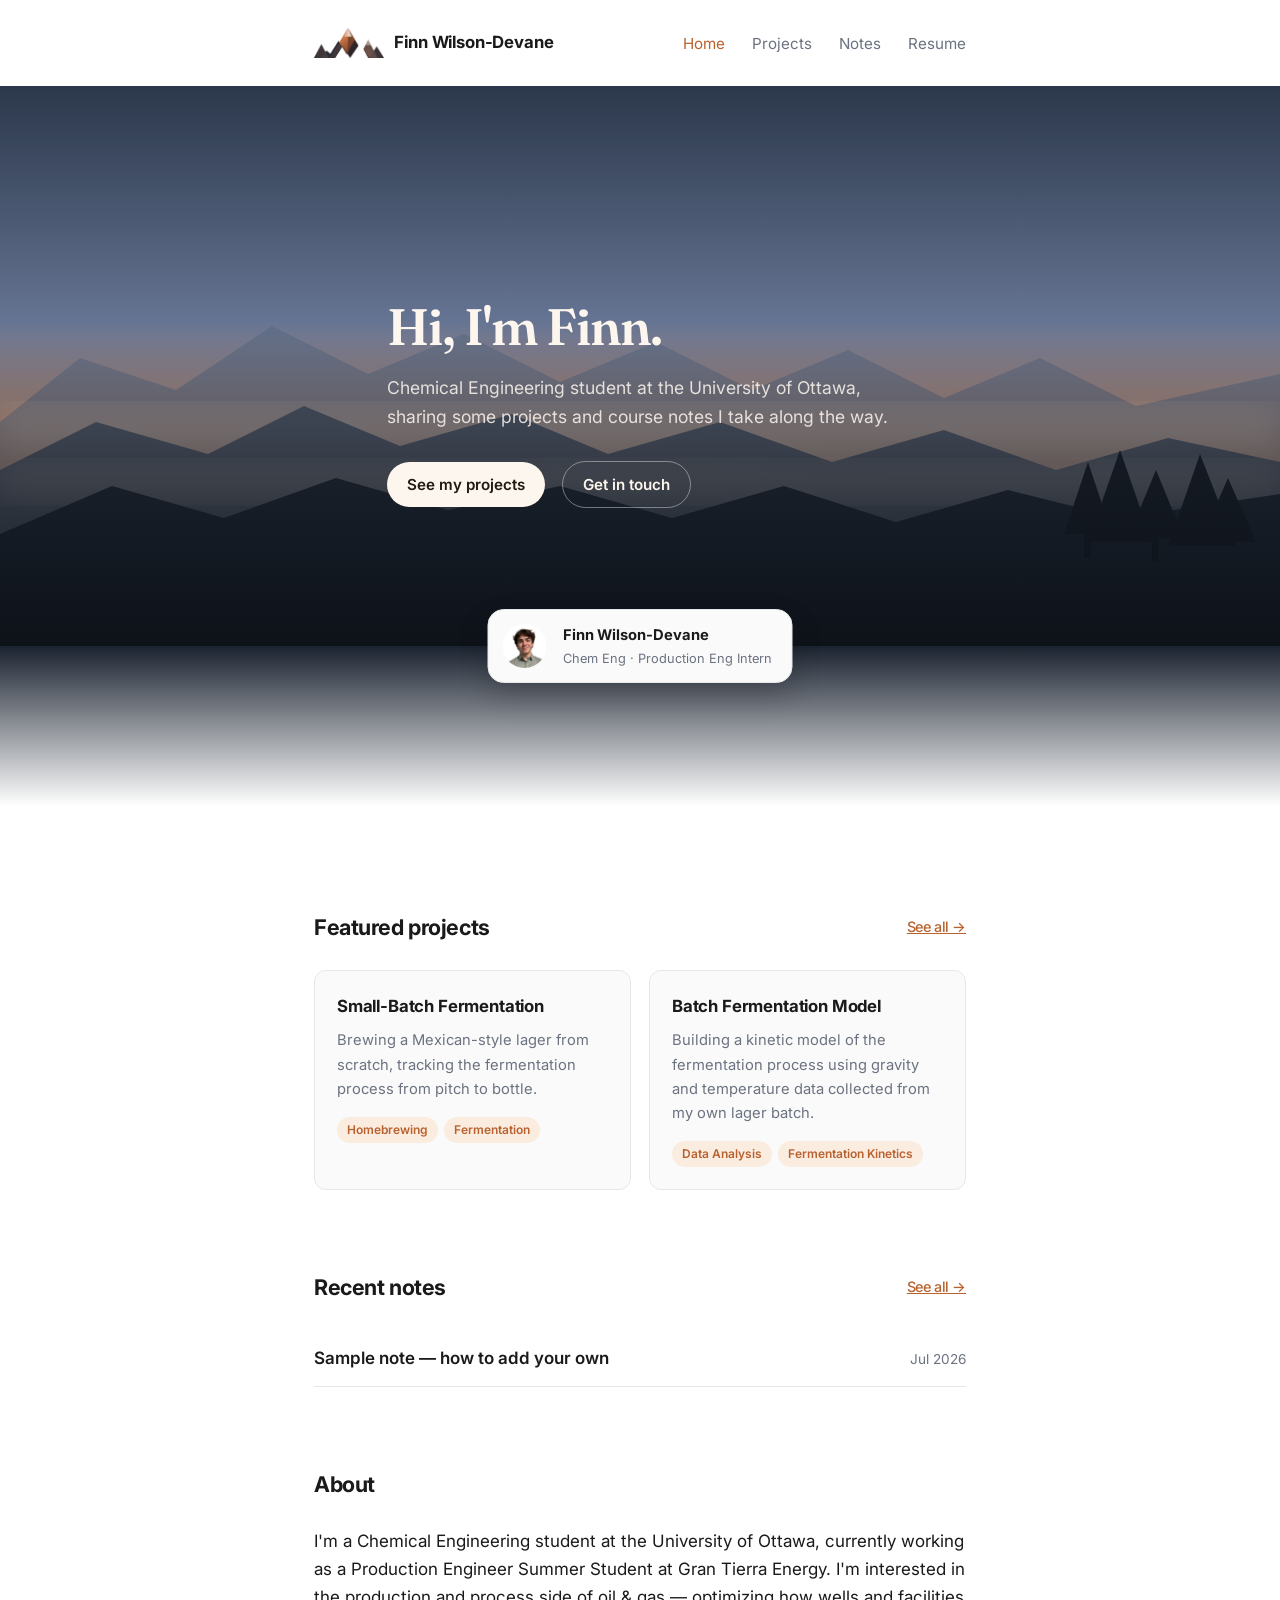
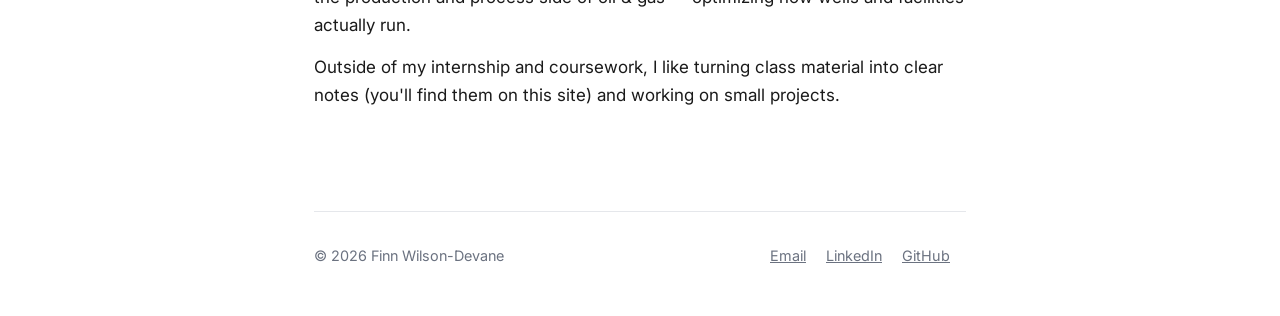
==== index.html @ ccccf58e "Rename homebrewing project, add fermentation model as Project 2 - 'Homebrewed Beer' -> 'Small-Batch " ====
<!DOCTYPE html>
<html lang="en">
<head>
  <meta charset="UTF-8">
  <meta name="viewport" content="width=device-width, initial-scale=1.0">
  <title>Finn Wilson-Devane</title>
  <meta name="description" content="Finn Wilson-Devane — Chemical Engineering student at the University of Ottawa, Production Engineer Summer Student at Gran Tierra Energy. Projects, class notes, and more.">

  <link rel="icon" href="assets/favicon.ico" sizes="any">
  <link rel="icon" type="image/png" sizes="32x32" href="assets/favicon-32x32.png">
  <link rel="icon" type="image/png" sizes="16x16" href="assets/favicon-16x16.png">
  <link rel="icon" type="image/png" sizes="192x192" href="assets/favicon-192x192.png">
  <link rel="apple-touch-icon" href="assets/apple-touch-icon.png">

  <!-- Open Graph / Twitter Card — controls the preview card when this link is shared -->
  <meta property="og:type" content="website">
  <meta property="og:url" content="https://finnwilsondevane.github.io/">
  <meta property="og:title" content="Finn Wilson-Devane">
  <meta property="og:description" content="Chemical Engineering student at the University of Ottawa, Production Engineer Summer Student at Gran Tierra Energy. Projects, class notes, and more.">
  <meta property="og:image" content="https://finnwilsondevane.github.io/assets/og-image.png">
  <meta property="og:image:width" content="1200">
  <meta property="og:image:height" content="630">
  <meta name="twitter:card" content="summary_large_image">
  <meta name="twitter:title" content="Finn Wilson-Devane">
  <meta name="twitter:description" content="Chemical Engineering student at the University of Ottawa, Production Engineer Summer Student at Gran Tierra Energy.">
  <meta name="twitter:image" content="https://finnwilsondevane.github.io/assets/og-image.png">

  <link rel="preconnect" href="https://fonts.googleapis.com">
  <link rel="preconnect" href="https://fonts.gstatic.com" crossorigin>
  <link href="https://fonts.googleapis.com/css2?family=Inter:wght@400;500;600;700;800&display=swap" rel="stylesheet">
  <link href="https://fonts.googleapis.com/css2?family=Fraunces:opsz,wght@9..144,500;9..144,600;9..144,700&display=swap" rel="stylesheet">
  <link rel="stylesheet" href="css/style.css">
</head>
<body>
  <div class="container">
    <nav>
      <a class="brand" href="index.html"><img src="assets/logo.png" alt="">Finn Wilson-Devane</a>
      <div class="links">
        <a href="index.html" class="active">Home</a>
        <a href="projects.html">Projects</a>
        <a href="notes.html">Notes</a>
        <a href="assets/resume.pdf" target="_blank" rel="noopener">Resume</a>
      </div>
    </nav>
  </div>

  <!-- ================= SCENIC HERO =================
       EDIT ME: headline/subtitle live below.

       PHOTO: to swap in a different photo, overwrite assets/photo.jpg with
       a new square (or square-ish) image — no other changes needed. -->
  <section class="hero-scenic">
    <div class="hero-bg-wrap">
      <svg class="hero-bg" viewBox="0 0 1600 700" preserveAspectRatio="xMidYMid slice" xmlns="http://www.w3.org/2000/svg" aria-hidden="true">
        <defs>
          <linearGradient id="sky" x1="0" y1="0" x2="0" y2="1">
            <stop offset="0%" stop-color="#2f3d52"/>
            <stop offset="42%" stop-color="#6b7a9a"/>
            <stop offset="68%" stop-color="#d99a72"/>
            <stop offset="100%" stop-color="#f6c99a"/>
          </linearGradient>
          <radialGradient id="sun" cx="50%" cy="100%" r="60%">
            <stop offset="0%" stop-color="#ffe3b3" stop-opacity="0.9"/>
            <stop offset="100%" stop-color="#ffe3b3" stop-opacity="0"/>
          </radialGradient>
          <filter id="soft"><feGaussianBlur stdDeviation="18"/></filter>
        </defs>

        <rect width="1600" height="700" fill="url(#sky)"/>
        <ellipse cx="820" cy="470" rx="480" ry="260" fill="url(#sun)"/>

        <path d="M0,420 L100,340 L220,380 L340,300 L460,360 L580,310 L700,370 L820,320 L940,380 L1060,330 L1180,390 L1300,340 L1420,400 L1600,360 L1600,700 L0,700 Z" fill="#5b6c86" opacity="0.55"/>
        <rect x="0" y="400" width="1600" height="60" fill="#f6e2c8" opacity="0.18" filter="url(#soft)"/>

        <path d="M0,480 L120,420 L260,460 L380,400 L500,450 L640,410 L760,460 L900,420 L1040,470 L1180,430 L1320,480 L1460,440 L1600,470 L1600,700 L0,700 Z" fill="#3d4a5e" opacity="0.8"/>
        <rect x="0" y="470" width="1600" height="50" fill="#f6e2c8" opacity="0.12" filter="url(#soft)"/>

        <path d="M0,560 L140,500 L280,540 L420,490 L560,530 L700,500 L840,540 L980,500 L1120,545 L1260,505 L1400,540 L1600,510 L1600,700 L0,700 Z" fill="#222b38"/>

        <g fill="#1a212b">
          <polygon points="1330,560 1360,470 1390,560"/>
          <polygon points="1360,570 1400,455 1440,570"/>
          <polygon points="1410,565 1445,480 1480,565"/>
          <polygon points="1460,575 1500,460 1545,575"/>
          <polygon points="1500,570 1535,490 1570,570"/>
          <rect x="1355" y="560" width="8" height="30"/>
          <rect x="1440" y="565" width="8" height="30"/>
        </g>
      </svg>

      <div class="hero-overlay"></div>
    </div>

    <div class="container hero-content">
      <h1 class="hero-serif-title">Hi, I'm Finn.</h1>
      <p class="hero-subtitle">
        Chemical Engineering student at the University of Ottawa, sharing some
        projects and course notes I take along the way.
      </p>
      <div class="cta-row hero-cta">
        <a class="btn btn-primary" href="projects.html">See my projects</a>
        <a class="btn btn-secondary" href="mailto:finnwilsondevane@gmail.com">Get in touch</a>
      </div>
    </div>

    <div class="hero-avatar-card">
      <img src="assets/photo.jpg" alt="Finn Wilson-Devane" class="avatar-img">
      <div>
        <strong>Finn Wilson-Devane</strong>
        <span>Chem Eng · Production Eng Intern</span>
      </div>
    </div>
  </section>

  <div class="hero-fade"></div>

  <div class="container post-hero">

    <!-- ================= FEATURED PROJECTS =================
         EDIT ME: swap these two cards for your real projects.
         Keep it to your 2 best — the full list lives on projects.html. -->
    <section>
      <h2 class="section-title">
        Featured projects
        <a class="see-all" href="projects.html">See all →</a>
      </h2>
      <div class="card-grid">

        <div class="card">
          <h3><a href="projects.html">Small-Batch Fermentation</a></h3>
          <p>Brewing a Mexican-style lager from scratch, tracking the fermentation process from pitch to bottle.</p>
          <div class="tags"><span>Homebrewing</span><span>Fermentation</span></div>
        </div>

        <div class="card">
          <h3><a href="projects.html">Batch Fermentation Model</a></h3>
          <p>Building a kinetic model of the fermentation process using gravity and temperature data collected from my own lager batch.</p>
          <div class="tags"><span>Data Analysis</span><span>Fermentation Kinetics</span></div>
        </div>

      </div>
    </section>

    <!-- ================= RECENT NOTES ================= -->
    <section>
      <h2 class="section-title">
        Recent notes
        <a class="see-all" href="notes.html">See all →</a>
      </h2>
      <ul class="note-list">
        <li>
          <a href="notes/sample-note.html">Sample note — how to add your own</a>
          <span class="date">Jul 2026</span>
        </li>
      </ul>
    </section>

    <!-- ================= ABOUT =================
         EDIT ME: 2–3 short paragraphs. What you study, what you're good
         at, what you're looking for. Write it like you'd say it out loud. -->
    <section class="about-block">
      <h2 class="section-title">About</h2>
      <p>
        I'm a Chemical Engineering student at the University of Ottawa,
        currently working as a Production Engineer Summer Student at Gran
        Tierra Energy. I'm interested in the production and process side of
        oil & gas — optimizing how wells and facilities actually run.
      </p>
      <p>
        Outside of my internship and coursework, I like turning class
        material into clear notes (you'll find them on this site) and working
        on small projects.
      </p>
    </section>

    <!-- ================= FOOTER =================
         EDIT ME: replace the LinkedIn and GitHub URLs with your own. -->
    <footer>
      <div>© 2026 Finn Wilson-Devane</div>
      <div>
        <a href="mailto:finnwilsondevane@gmail.com">Email</a>
        <a href="https://www.linkedin.com/in/finnwilsondevane">LinkedIn</a>
        <a href="https://github.com/finnwilsondevane">GitHub</a>
      </div>
    </footer>

  </div>
</body>
</html>
---- css/style.css ----
/* ============================================================
   Finn Wilson-Devane — personal site stylesheet
   Clean & minimal. Edit the variables below to re-theme.
   ============================================================ */

:root {
  --bg: #ffffff;
  --text: #1a1a1a;
  --text-muted: #6b7280;
  --accent: #b8622f;
  --accent-soft: #fbece0;
  --border: #e5e7eb;
  --card-bg: #fafafa;
  --max-width: 700px;
  --font-serif: "Fraunces", Georgia, "Times New Roman", serif;
}

@media (prefers-color-scheme: dark) {
  :root {
    --bg: #111214;
    --text: #ececec;
    --text-muted: #9ca3af;
    --accent: #e8a06b;
    --accent-soft: #2b2015;
    --border: #2a2c31;
    --card-bg: #191b1e;
  }
}

* { box-sizing: border-box; margin: 0; padding: 0; }

html { scroll-behavior: smooth; }

body {
  font-family: "Inter", -apple-system, BlinkMacSystemFont, "Segoe UI", Helvetica, Arial, sans-serif;
  background: var(--bg);
  color: var(--text);
  line-height: 1.65;
  font-size: 17px;
  -webkit-font-smoothing: antialiased;
}

.container {
  max-width: var(--max-width);
  margin: 0 auto;
  padding: 0 24px;
}

/* ---------- Navigation ---------- */
nav {
  padding: 28px 0;
  display: flex;
  align-items: center;
  justify-content: space-between;
}

nav .brand {
  display: flex;
  align-items: center;
  gap: 10px;
  font-weight: 700;
  text-decoration: none;
  color: var(--text);
  font-size: 1.05rem;
  letter-spacing: -0.01em;
}

nav .brand img {
  height: 30px;
  width: auto;
  display: block;
}

nav .links a {
  text-decoration: none;
  color: var(--text-muted);
  margin-left: 22px;
  font-size: 0.95rem;
  transition: color 0.15s ease;
}

nav .links a:hover,
nav .links a.active {
  color: var(--accent);
}

/* ---------- Hero (plain text header, used on Projects/Notes pages) ---------- */
.hero {
  padding: 72px 0 56px;
}

.hero h1 {
  font-size: 2.5rem;
  font-weight: 800;
  letter-spacing: -0.03em;
  line-height: 1.15;
  margin-bottom: 14px;
}

.hero h1 .wave { display: inline-block; }

.hero p.lede {
  font-size: 1.15rem;
  color: var(--text-muted);
  max-width: 56ch;
  margin-bottom: 28px;
}

.hero .cta-row a {
  display: inline-block;
  margin-right: 12px;
  margin-bottom: 10px;
}

/* ---------- Scenic hero (homepage only) ---------- */
.hero-scenic {
  position: relative;
  width: 100%;
  min-height: 560px;
  display: flex;
  flex-direction: column;
  justify-content: flex-end;
  color: #fdf6ee;
}

.hero-bg-wrap {
  position: absolute;
  inset: 0;
  overflow: hidden;
}

.hero-bg {
  position: absolute;
  inset: 0;
  width: 100%;
  height: 100%;
  display: block;
}

.hero-overlay {
  position: absolute;
  inset: 0;
  background: linear-gradient(180deg, rgba(10, 14, 20, 0.1) 0%, rgba(10, 14, 20, 0.05) 45%, rgba(10, 14, 20, 0.85) 100%);
}

/* Bridges the hero's dark tones into the page background so it fades
   instead of cutting straight to black/white. */
.hero-fade {
  width: 100%;
  height: 160px;
  background: linear-gradient(180deg, #1b2330 0%, var(--bg) 100%);
}

.hero-content {
  position: relative;
  z-index: 2;
  padding-top: 90px;
  padding-bottom: 88px;
}

.hero-badge {
  display: inline-flex;
  align-items: center;
  gap: 8px;
  background: rgba(10, 14, 20, 0.4);
  border: 1px solid rgba(255, 255, 255, 0.25);
  backdrop-filter: blur(6px);
  padding: 6px 14px;
  border-radius: 99px;
  font-size: 0.82rem;
  font-weight: 500;
  margin-bottom: 22px;
}

.hero-badge .dot {
  width: 6px;
  height: 6px;
  border-radius: 50%;
  background: #7fd8a4;
  flex-shrink: 0;
}

.hero-serif-title {
  font-family: var(--font-serif);
  font-size: 3.2rem;
  font-weight: 600;
  letter-spacing: -0.02em;
  line-height: 1.1;
  margin-bottom: 18px;
}

.hero-subtitle {
  font-size: 1.1rem;
  max-width: 46ch;
  color: rgba(253, 246, 238, 0.85);
  margin-bottom: 30px;
}

.hero-cta a {
  display: inline-block;
  margin-right: 12px;
  margin-bottom: 10px;
  border-radius: 99px;
}

.hero-cta .btn-primary {
  background: #fdf6ee;
  color: #201a12;
}

.hero-cta .btn-secondary {
  border-color: rgba(255, 255, 255, 0.4);
  color: #fdf6ee;
}

.hero-avatar-card {
  position: absolute;
  left: 50%;
  bottom: 0;
  transform: translate(-50%, 50%);
  z-index: 3;
  display: flex;
  align-items: center;
  gap: 14px;
  background: var(--card-bg);
  border: 1px solid var(--border);
  border-radius: 16px;
  padding: 12px 20px 12px 12px;
  box-shadow: 0 12px 30px rgba(0, 0, 0, 0.18);
  white-space: nowrap;
}

.hero-avatar-card .avatar-placeholder,
.hero-avatar-card .avatar-img {
  width: 48px;
  height: 48px;
  font-size: 1.1rem;
  border-width: 2px;
}

.hero-avatar-card strong {
  display: block;
  font-size: 0.92rem;
  color: var(--text);
}

.hero-avatar-card span {
  display: block;
  font-size: 0.8rem;
  color: var(--text-muted);
}

.post-hero { padding-top: 64px; }

/* ---------- Avatar ---------- */
.avatar-placeholder,
.avatar-img {
  width: 160px;
  height: 160px;
  border-radius: 50%;
  border: 4px solid var(--card-bg);
}

.avatar-placeholder {
  display: flex;
  align-items: center;
  justify-content: center;
  background: linear-gradient(135deg, var(--accent), #e8a06b);
  color: #fff;
  font-size: 2.4rem;
  font-weight: 800;
  letter-spacing: -0.02em;
}

.avatar-img {
  object-fit: cover;
  display: block;
}

/* ---------- Buttons & links ---------- */
.btn {
  padding: 10px 20px;
  border-radius: 8px;
  text-decoration: none;
  font-weight: 600;
  font-size: 0.95rem;
  transition: opacity 0.15s ease;
}

.btn-primary {
  background: var(--accent);
  color: #fff;
}

.btn-secondary {
  border: 1px solid var(--border);
  color: var(--text);
}

.btn:hover { opacity: 0.85; }

a { color: var(--accent); }

/* ---------- Sections ---------- */
section { padding: 40px 0; }

h2.section-title {
  font-size: 1.35rem;
  font-weight: 700;
  letter-spacing: -0.02em;
  margin-bottom: 24px;
}

h2.section-title .see-all {
  font-size: 0.9rem;
  font-weight: 500;
  float: right;
  margin-top: 5px;
}

/* ---------- Cards (projects & notes) ---------- */
.card-grid {
  display: grid;
  grid-template-columns: 1fr 1fr;
  gap: 18px;
}

.card {
  border: 1px solid var(--border);
  background: var(--card-bg);
  border-radius: 12px;
  padding: 22px;
  transition: border-color 0.15s ease, transform 0.15s ease;
}

.card:hover {
  border-color: var(--accent);
  transform: translateY(-2px);
}

.card h3 {
  font-size: 1.05rem;
  font-weight: 700;
  margin-bottom: 8px;
  letter-spacing: -0.01em;
}

.card h3 a {
  color: var(--text);
  text-decoration: none;
}

.card h3 a:hover { color: var(--accent); }

.card p {
  font-size: 0.92rem;
  color: var(--text-muted);
  margin-bottom: 12px;
}

.tags span {
  display: inline-block;
  background: var(--accent-soft);
  color: var(--accent);
  font-size: 0.75rem;
  font-weight: 600;
  padding: 3px 10px;
  border-radius: 99px;
  margin-right: 6px;
  margin-top: 4px;
}

/* ---------- Note list ---------- */
.note-list { list-style: none; }

.note-list li {
  display: flex;
  align-items: baseline;
  justify-content: space-between;
  gap: 16px;
  padding: 14px 0;
  border-bottom: 1px solid var(--border);
}

.note-list li a {
  text-decoration: none;
  color: var(--text);
  font-weight: 600;
}

.note-list li a:hover { color: var(--accent); }

.note-list li .date {
  color: var(--text-muted);
  font-size: 0.85rem;
  white-space: nowrap;
}

/* ---------- Article (note pages) ---------- */
article.note {
  padding: 48px 0;
}

article.note h1 {
  font-size: 1.9rem;
  font-weight: 800;
  letter-spacing: -0.02em;
  margin-bottom: 8px;
}

article.note .meta {
  color: var(--text-muted);
  font-size: 0.9rem;
  margin-bottom: 32px;
}

article.note h2 {
  font-size: 1.25rem;
  margin: 32px 0 12px;
  letter-spacing: -0.01em;
}

article.note p { margin-bottom: 16px; }

article.note ul, article.note ol {
  margin: 0 0 16px 24px;
}

article.note code {
  font-family: "SF Mono", ui-monospace, Menlo, monospace;
  font-size: 0.85em;
  background: var(--accent-soft);
  padding: 2px 6px;
  border-radius: 5px;
}

article.note pre {
  background: var(--card-bg);
  border: 1px solid var(--border);
  border-radius: 10px;
  padding: 16px;
  overflow-x: auto;
  margin-bottom: 16px;
}

article.note pre code {
  background: none;
  padding: 0;
}

article.note blockquote {
  border-left: 3px solid var(--accent);
  padding-left: 16px;
  color: var(--text-muted);
  margin-bottom: 16px;
}

/* ---------- About ---------- */
.about-block p { margin-bottom: 14px; }

/* ---------- Footer ---------- */
footer {
  border-top: 1px solid var(--border);
  margin-top: 48px;
  padding: 32px 0 48px;
  color: var(--text-muted);
  font-size: 0.9rem;
  display: flex;
  justify-content: space-between;
  flex-wrap: wrap;
  gap: 12px;
}

footer a {
  color: var(--text-muted);
  margin-right: 16px;
}

footer a:hover { color: var(--accent); }

/* ---------- Mobile ---------- */
@media (max-width: 600px) {
  .hero { padding: 48px 0 36px; }
  .hero h1 { font-size: 1.9rem; }
  .card-grid { grid-template-columns: 1fr; }
  nav .links a { margin-left: 14px; }

  .hero-scenic { min-height: 460px; }
  .hero-content { padding-top: 56px; padding-bottom: 68px; }
  .hero-serif-title { font-size: 2.2rem; }
  .hero-subtitle { font-size: 1rem; }
  .hero-avatar-card { padding: 10px 16px 10px 10px; gap: 10px; }
  .hero-avatar-card .avatar-placeholder,
  .hero-avatar-card .avatar-img { width: 40px; height: 40px; font-size: 0.95rem; }
  .hero-avatar-card strong { font-size: 0.85rem; }
  .hero-avatar-card span { font-size: 0.72rem; }
  .post-hero { padding-top: 56px; }
}
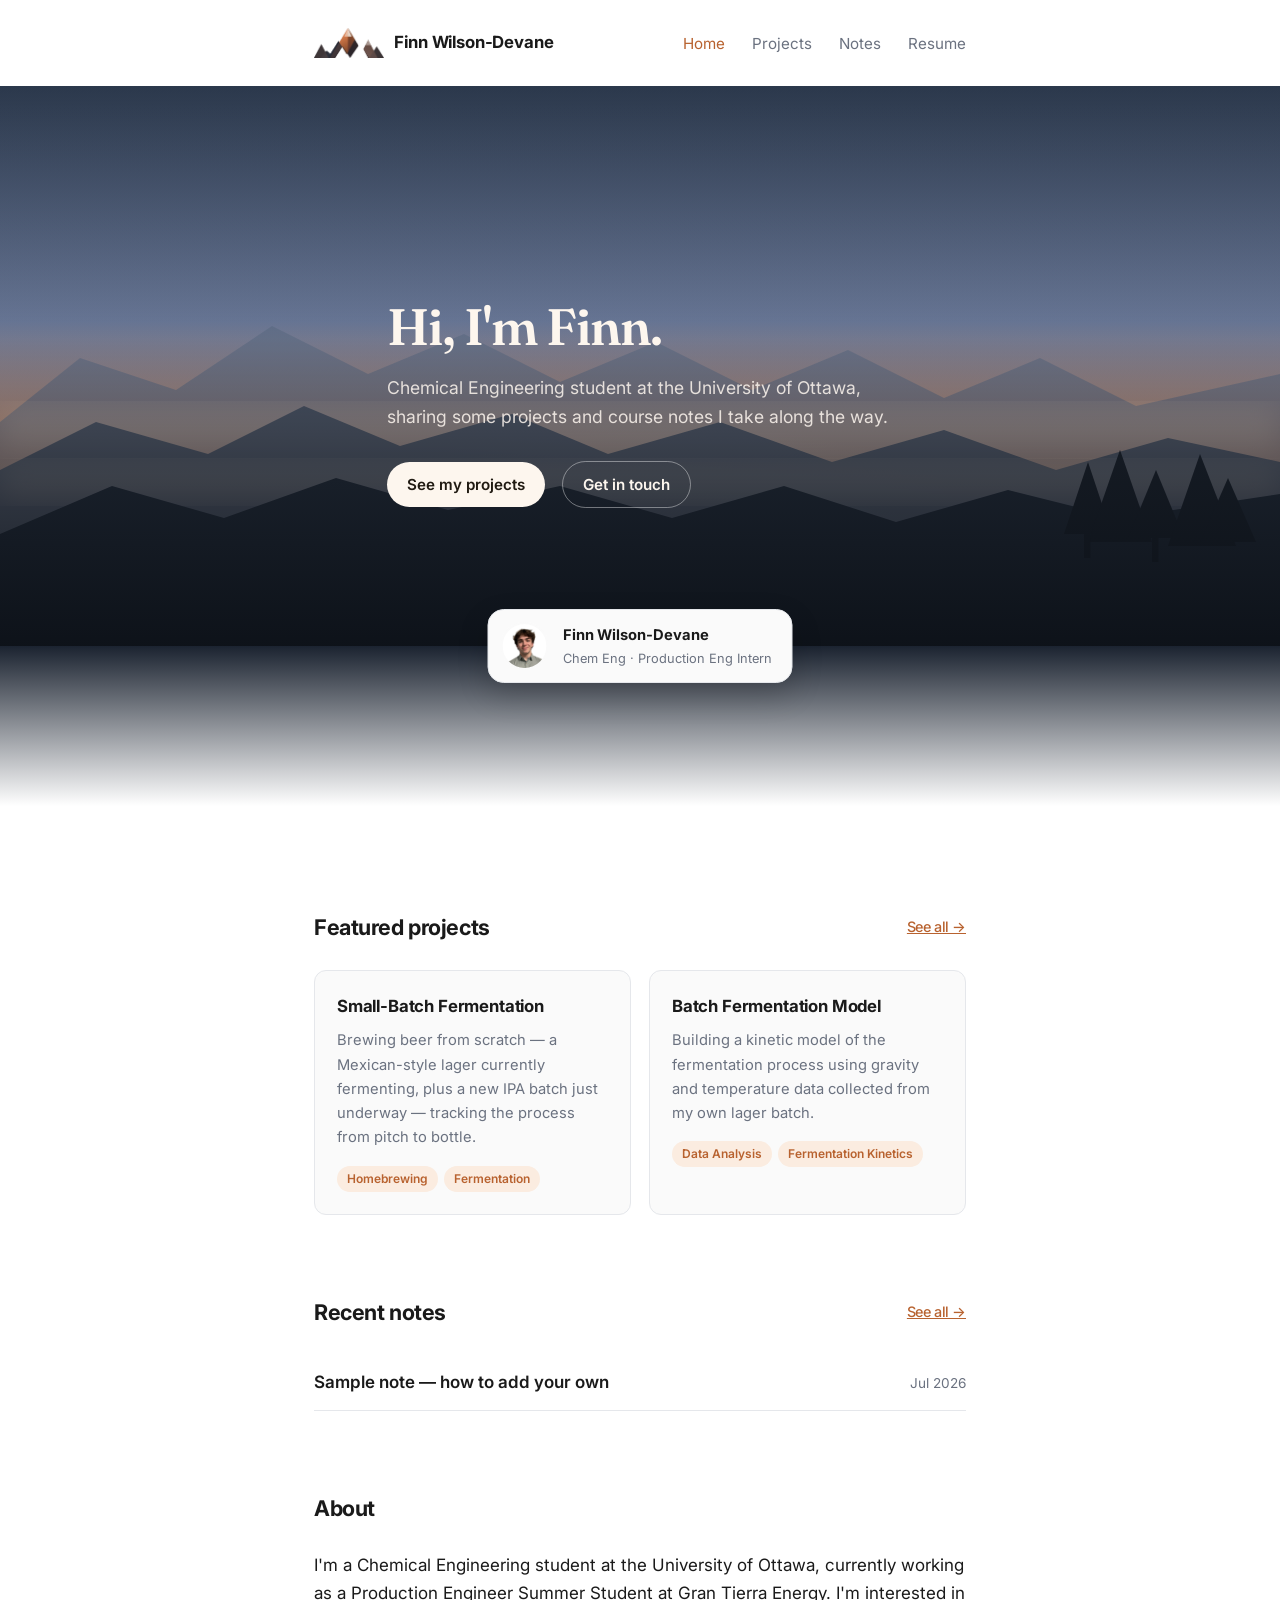
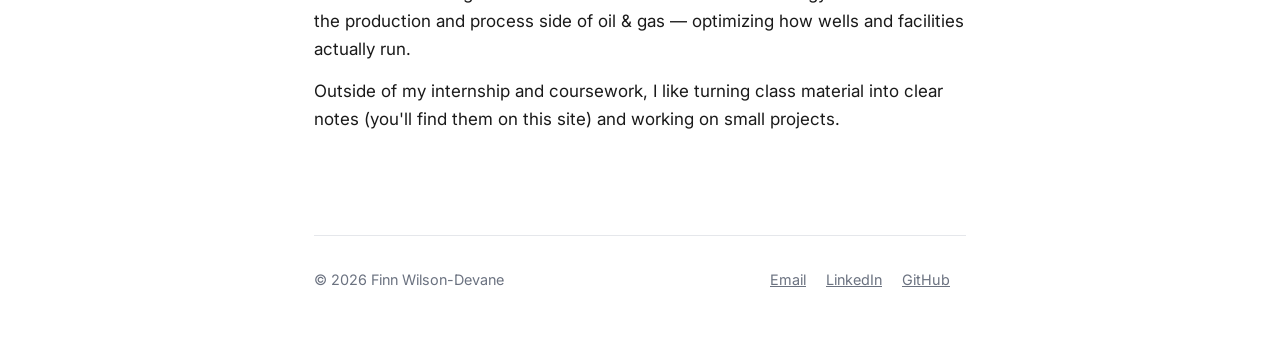
==== commit 93940996: "Mention new IPA batch in Small-Batch Fermentation project" ====
--- a/index.html
+++ b/index.html
@@ -128,7 +128,7 @@
 
         <div class="card">
           <h3><a href="projects.html">Small-Batch Fermentation</a></h3>
-          <p>Brewing a Mexican-style lager from scratch, tracking the fermentation process from pitch to bottle.</p>
+          <p>Brewing beer from scratch — a Mexican-style lager currently fermenting, plus a new IPA batch just underway — tracking the process from pitch to bottle.</p>
           <div class="tags"><span>Homebrewing</span><span>Fermentation</span></div>
         </div>
 
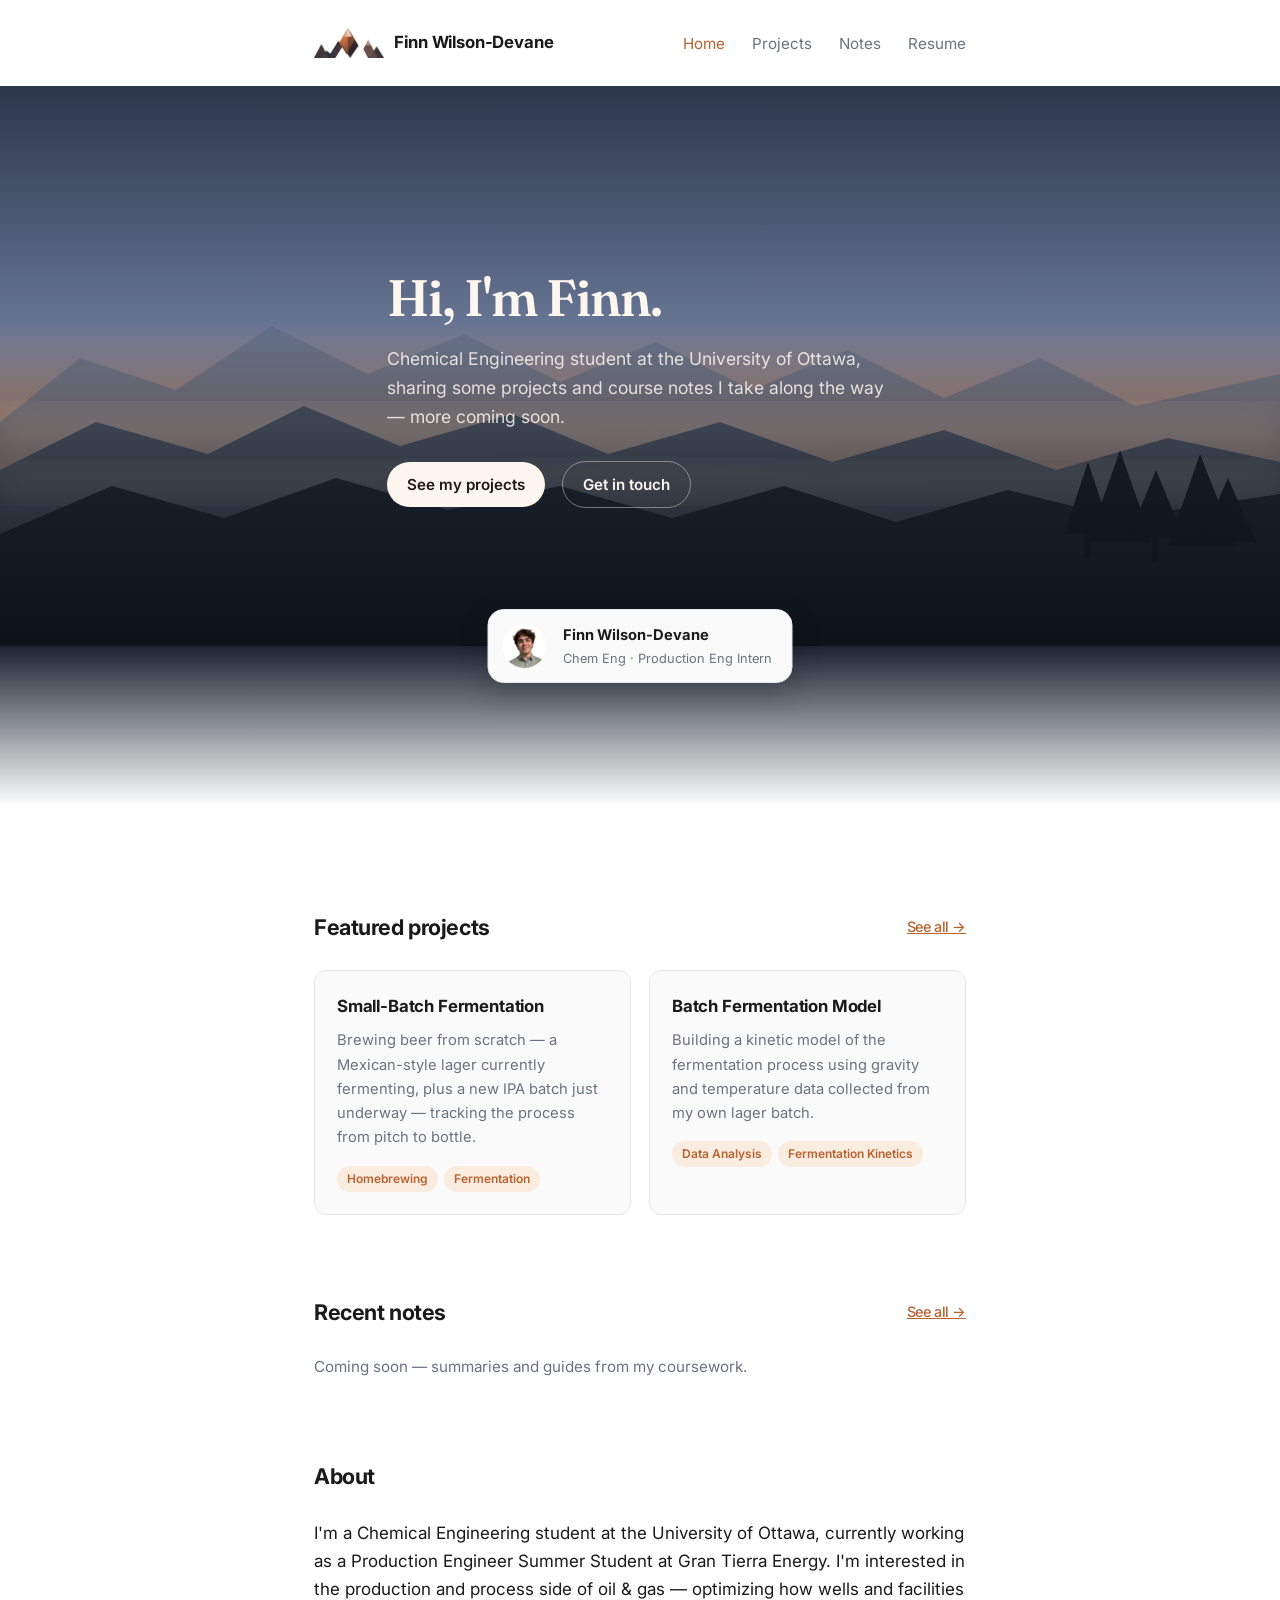
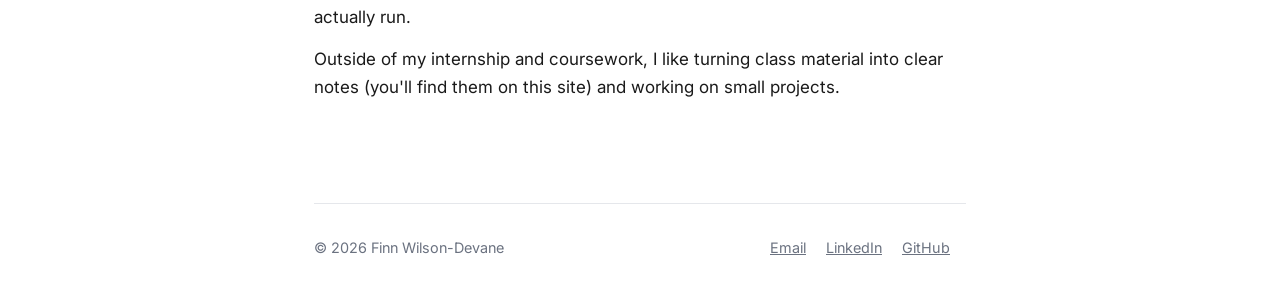
==== commit 69c5b629: "Remove sample note from view, add 'more coming soon' to hero - Recent notes / full Notes page now sh" ====
--- a/index.html
+++ b/index.html
@@ -95,7 +95,7 @@
       <h1 class="hero-serif-title">Hi, I'm Finn.</h1>
       <p class="hero-subtitle">
         Chemical Engineering student at the University of Ottawa, sharing some
-        projects and course notes I take along the way.
+        projects and course notes I take along the way — more coming soon.
       </p>
       <div class="cta-row hero-cta">
         <a class="btn btn-primary" href="projects.html">See my projects</a>
@@ -141,18 +141,15 @@
       </div>
     </section>
 
-    <!-- ================= RECENT NOTES ================= -->
+    <!-- ================= RECENT NOTES =================
+         EDIT ME: once you publish a real note, replace the <p class="empty-state">
+         below with a <ul class="note-list"> — see notes.html for the markup. -->
     <section>
       <h2 class="section-title">
         Recent notes
         <a class="see-all" href="notes.html">See all →</a>
       </h2>
-      <ul class="note-list">
-        <li>
-          <a href="notes/sample-note.html">Sample note — how to add your own</a>
-          <span class="date">Jul 2026</span>
-        </li>
-      </ul>
+      <p class="empty-state">Coming soon — summaries and guides from my coursework.</p>
     </section>
 
     <!-- ================= ABOUT =================
--- a/css/style.css
+++ b/css/style.css
@@ -390,6 +390,11 @@
 
 .note-list li a:hover { color: var(--accent); }
 
+.empty-state {
+  color: var(--text-muted);
+  font-size: 0.95rem;
+}
+
 .note-list li .date {
   color: var(--text-muted);
   font-size: 0.85rem;
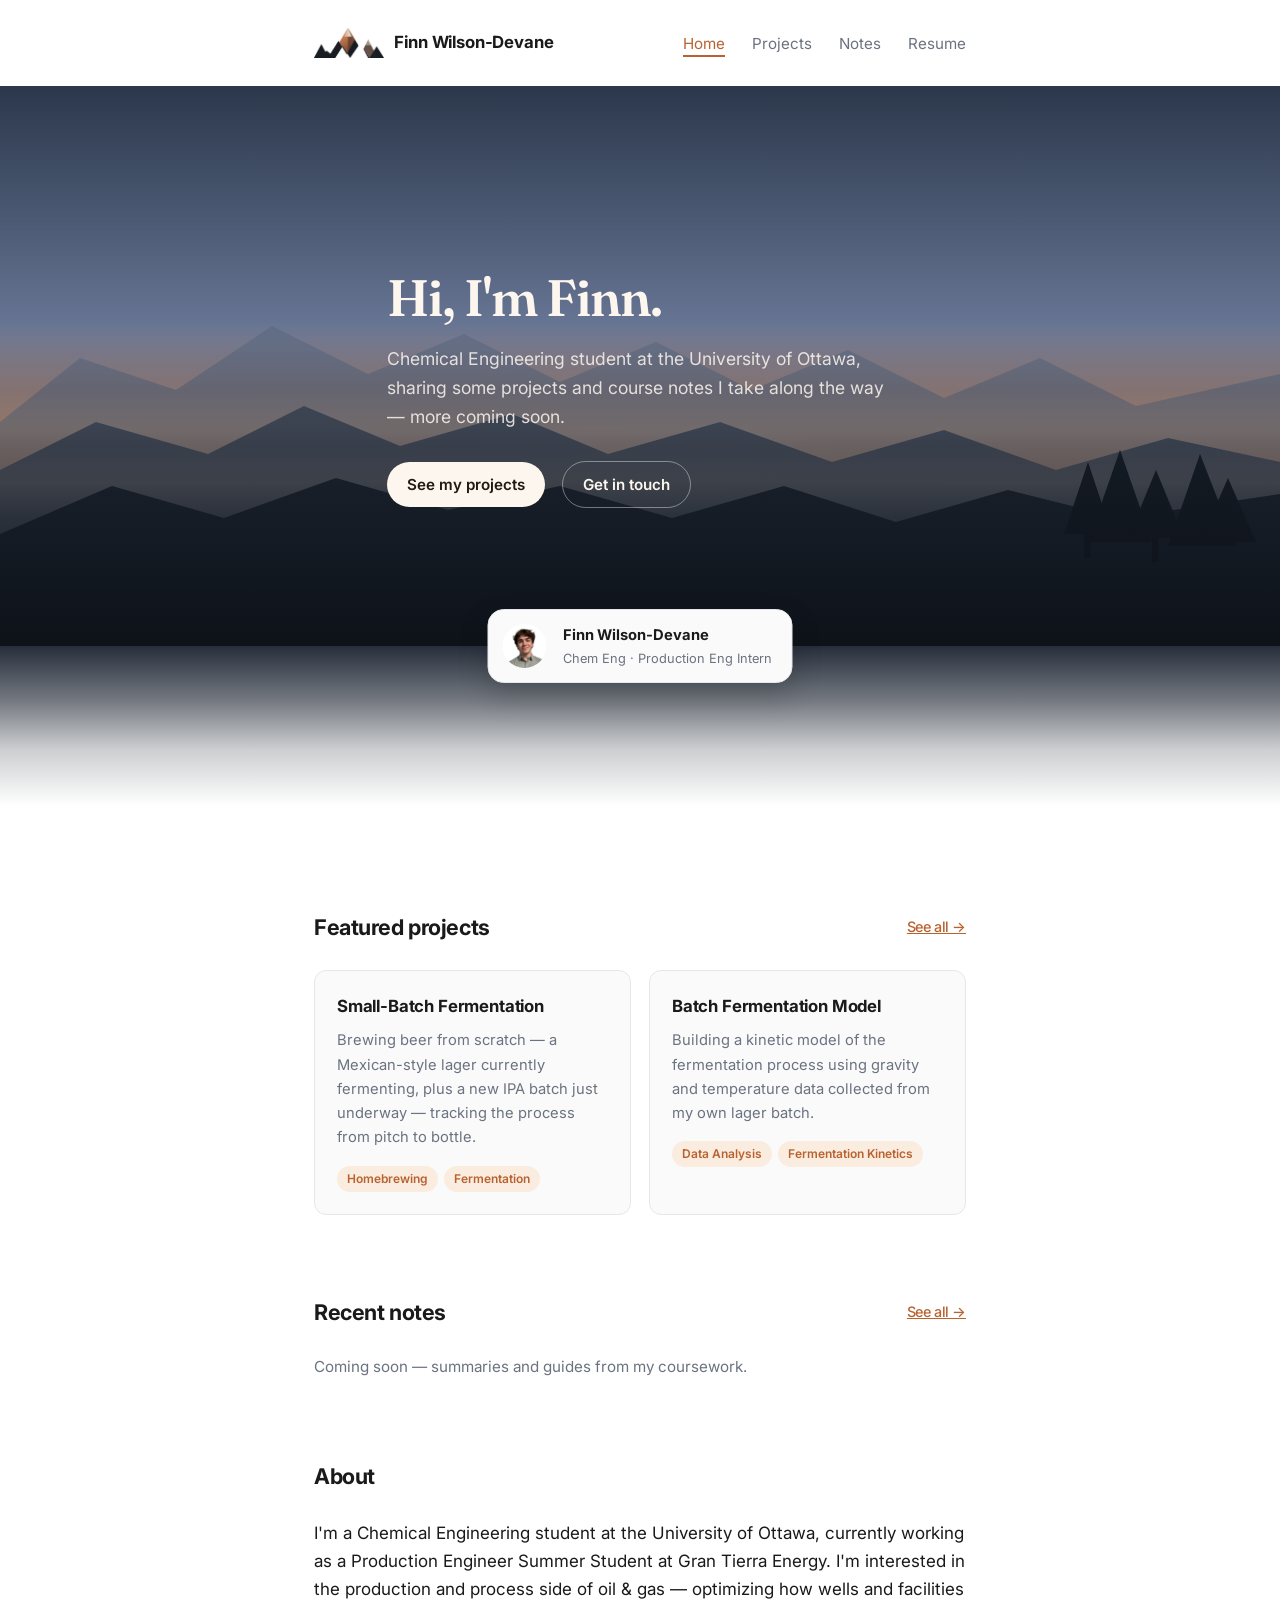
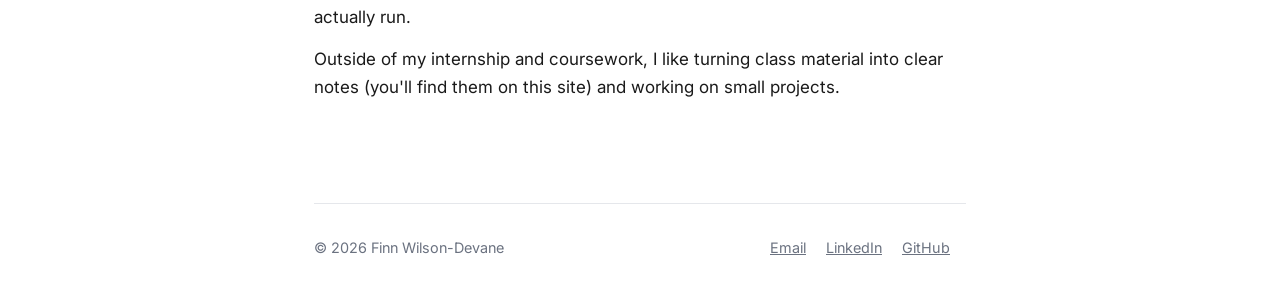
==== commit f3acbb36: "Add subtle site-wide animations - Scroll-reveal: sections/cards fade+rise into place on first view  " ====
--- a/index.html
+++ b/index.html
@@ -63,17 +63,26 @@
             <stop offset="0%" stop-color="#ffe3b3" stop-opacity="0.9"/>
             <stop offset="100%" stop-color="#ffe3b3" stop-opacity="0"/>
           </radialGradient>
-          <filter id="soft"><feGaussianBlur stdDeviation="18"/></filter>
+          <linearGradient id="haze1" x1="0" y1="0" x2="0" y2="1">
+            <stop offset="0%" stop-color="#f6e2c8" stop-opacity="0"/>
+            <stop offset="50%" stop-color="#f6e2c8" stop-opacity="0.18"/>
+            <stop offset="100%" stop-color="#f6e2c8" stop-opacity="0"/>
+          </linearGradient>
+          <linearGradient id="haze2" x1="0" y1="0" x2="0" y2="1">
+            <stop offset="0%" stop-color="#f6e2c8" stop-opacity="0"/>
+            <stop offset="50%" stop-color="#f6e2c8" stop-opacity="0.12"/>
+            <stop offset="100%" stop-color="#f6e2c8" stop-opacity="0"/>
+          </linearGradient>
         </defs>
 
         <rect width="1600" height="700" fill="url(#sky)"/>
         <ellipse cx="820" cy="470" rx="480" ry="260" fill="url(#sun)"/>
 
         <path d="M0,420 L100,340 L220,380 L340,300 L460,360 L580,310 L700,370 L820,320 L940,380 L1060,330 L1180,390 L1300,340 L1420,400 L1600,360 L1600,700 L0,700 Z" fill="#5b6c86" opacity="0.55"/>
-        <rect x="0" y="400" width="1600" height="60" fill="#f6e2c8" opacity="0.18" filter="url(#soft)"/>
+        <rect x="0" y="380" width="1600" height="100" fill="url(#haze1)"/>
 
         <path d="M0,480 L120,420 L260,460 L380,400 L500,450 L640,410 L760,460 L900,420 L1040,470 L1180,430 L1320,480 L1460,440 L1600,470 L1600,700 L0,700 Z" fill="#3d4a5e" opacity="0.8"/>
-        <rect x="0" y="470" width="1600" height="50" fill="#f6e2c8" opacity="0.12" filter="url(#soft)"/>
+        <rect x="0" y="450" width="1600" height="90" fill="url(#haze2)"/>
 
         <path d="M0,560 L140,500 L280,540 L420,490 L560,530 L700,500 L840,540 L980,500 L1120,545 L1260,505 L1400,540 L1600,510 L1600,700 L0,700 Z" fill="#222b38"/>
 
@@ -119,7 +128,7 @@
     <!-- ================= FEATURED PROJECTS =================
          EDIT ME: swap these two cards for your real projects.
          Keep it to your 2 best — the full list lives on projects.html. -->
-    <section>
+    <section class="reveal">
       <h2 class="section-title">
         Featured projects
         <a class="see-all" href="projects.html">See all →</a>
@@ -144,7 +153,7 @@
     <!-- ================= RECENT NOTES =================
          EDIT ME: once you publish a real note, replace the <p class="empty-state">
          below with a <ul class="note-list"> — see notes.html for the markup. -->
-    <section>
+    <section class="reveal">
       <h2 class="section-title">
         Recent notes
         <a class="see-all" href="notes.html">See all →</a>
@@ -155,7 +164,7 @@
     <!-- ================= ABOUT =================
          EDIT ME: 2–3 short paragraphs. What you study, what you're good
          at, what you're looking for. Write it like you'd say it out loud. -->
-    <section class="about-block">
+    <section class="about-block reveal">
       <h2 class="section-title">About</h2>
       <p>
         I'm a Chemical Engineering student at the University of Ottawa,
@@ -182,5 +191,7 @@
     </footer>
 
   </div>
+
+  <script src="js/animations.js" defer></script>
 </body>
 </html>
--- a/css/style.css
+++ b/css/style.css
@@ -29,7 +29,12 @@
 
 * { box-sizing: border-box; margin: 0; padding: 0; }
 
-html { scroll-behavior: smooth; }
+@media (prefers-reduced-motion: reduce) {
+  *, *::before, *::after {
+    animation-duration: 0.001ms !important;
+    transition-duration: 0.001ms !important;
+  }
+}
 
 body {
   font-family: "Inter", -apple-system, BlinkMacSystemFont, "Segoe UI", Helvetica, Arial, sans-serif;
@@ -72,6 +77,7 @@
 }
 
 nav .links a {
+  position: relative;
   text-decoration: none;
   color: var(--text-muted);
   margin-left: 22px;
@@ -79,9 +85,27 @@
   transition: color 0.15s ease;
 }
 
+nav .links a::after {
+  content: "";
+  position: absolute;
+  left: 0;
+  right: 0;
+  bottom: -4px;
+  height: 2px;
+  background: var(--accent);
+  transform: scaleX(0);
+  transform-origin: left;
+  transition: transform 0.25s ease;
+}
+
 nav .links a:hover,
 nav .links a.active {
   color: var(--accent);
+}
+
+nav .links a:hover::after,
+nav .links a.active::after {
+  transform: scaleX(1);
 }
 
 /* ---------- Hero (plain text header, used on Projects/Notes pages) ---------- */
@@ -144,11 +168,26 @@
 }
 
 /* Bridges the hero's dark tones into the page background so it fades
-   instead of cutting straight to black/white. */
+   instead of cutting straight to black/white. Uses an eased alpha curve
+   over the real --bg color rather than interpolating raw hex values —
+   a straight navy-to-white lerp leaves a muddy grey plateau in light mode. */
 .hero-fade {
   width: 100%;
   height: 160px;
-  background: linear-gradient(180deg, #1b2330 0%, var(--bg) 100%);
+  background: var(--bg);
+  position: relative;
+}
+
+.hero-fade::before {
+  content: "";
+  position: absolute;
+  inset: 0;
+  background: linear-gradient(180deg,
+    rgba(27, 35, 48, 0.95) 0%,
+    rgba(27, 35, 48, 0.6) 35%,
+    rgba(27, 35, 48, 0.22) 65%,
+    rgba(27, 35, 48, 0) 100%
+  );
 }
 
 .hero-content {
@@ -284,7 +323,7 @@
   text-decoration: none;
   font-weight: 600;
   font-size: 0.95rem;
-  transition: opacity 0.15s ease;
+  transition: opacity 0.15s ease, transform 0.15s ease, box-shadow 0.15s ease;
 }
 
 .btn-primary {
@@ -297,7 +336,11 @@
   color: var(--text);
 }
 
-.btn:hover { opacity: 0.85; }
+.btn:hover {
+  opacity: 0.9;
+  transform: translateY(-1px);
+  box-shadow: 0 6px 16px rgba(0, 0, 0, 0.12);
+}
 
 a { color: var(--accent); }
 
@@ -330,12 +373,13 @@
   background: var(--card-bg);
   border-radius: 12px;
   padding: 22px;
-  transition: border-color 0.15s ease, transform 0.15s ease;
+  transition: border-color 0.15s ease, transform 0.15s ease, box-shadow 0.15s ease;
 }
 
 .card:hover {
   border-color: var(--accent);
   transform: translateY(-2px);
+  box-shadow: 0 10px 24px rgba(0, 0, 0, 0.08);
 }
 
 .card h3 {
@@ -483,6 +527,18 @@
 
 footer a:hover { color: var(--accent); }
 
+/* ---------- Scroll reveal ---------- */
+.reveal {
+  opacity: 0;
+  transform: translateY(18px);
+  transition: opacity 0.6s ease, transform 0.6s ease;
+}
+
+.reveal.is-visible {
+  opacity: 1;
+  transform: translateY(0);
+}
+
 /* ---------- Mobile ---------- */
 @media (max-width: 600px) {
   .hero { padding: 48px 0 36px; }
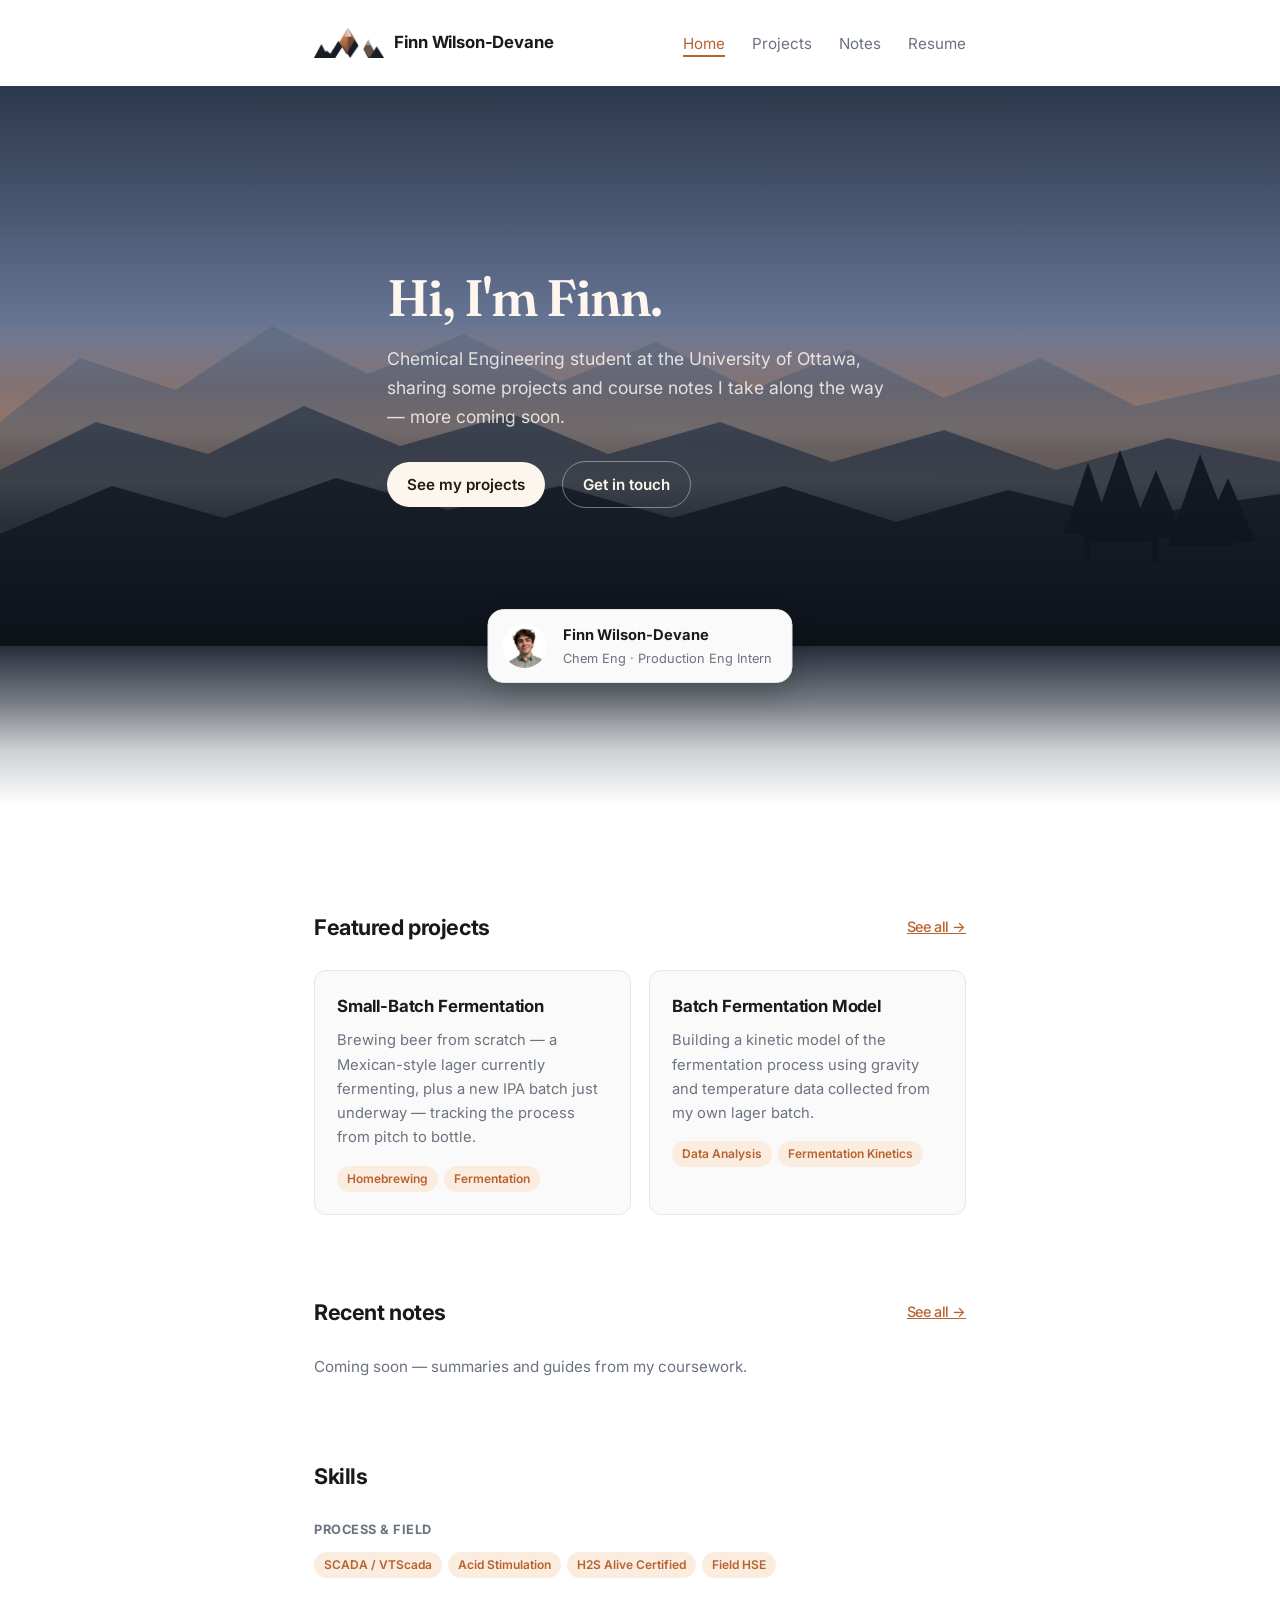
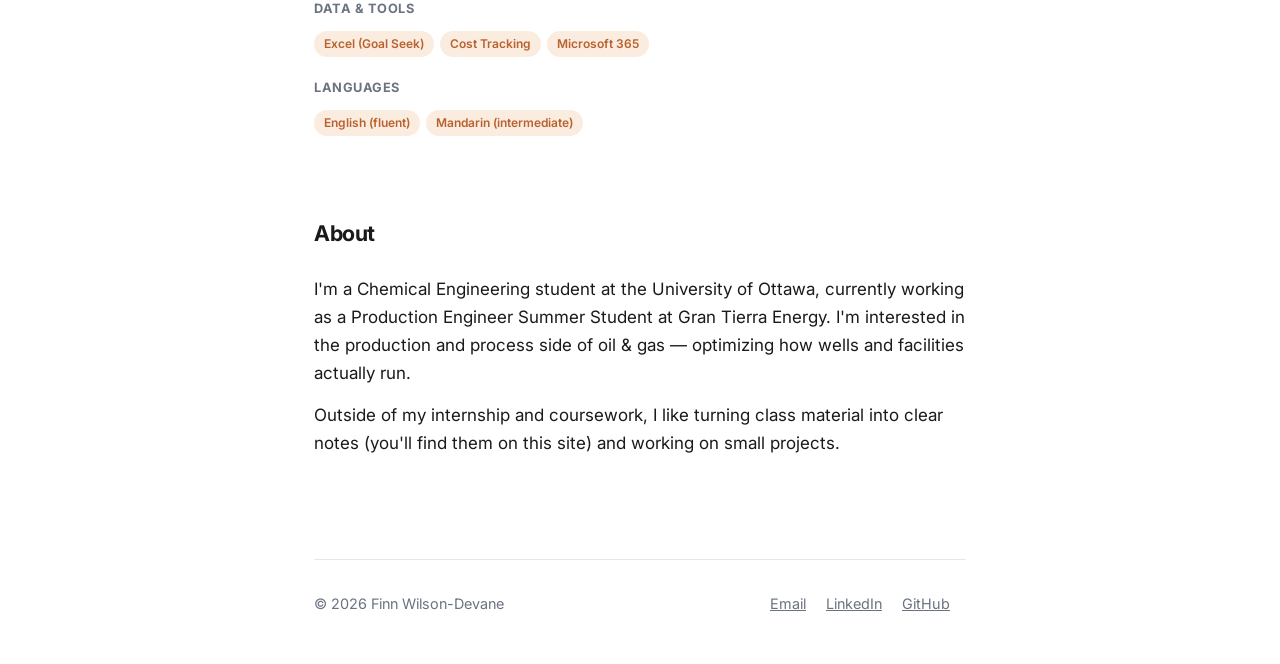
==== commit 1d7ff33a: "Add Skills section, pulled from resume Three groups (Process & Field, Data & Tools, Languages) as pi" ====
--- a/index.html
+++ b/index.html
@@ -5,6 +5,7 @@
   <meta name="viewport" content="width=device-width, initial-scale=1.0">
   <title>Finn Wilson-Devane</title>
   <meta name="description" content="Finn Wilson-Devane — Chemical Engineering student at the University of Ottawa, Production Engineer Summer Student at Gran Tierra Energy. Projects, class notes, and more.">
+  <link rel="canonical" href="https://finnwilsondevane.github.io/">
 
   <link rel="icon" href="assets/favicon.ico" sizes="any">
   <link rel="icon" type="image/png" sizes="32x32" href="assets/favicon-32x32.png">
@@ -24,6 +25,30 @@
   <meta name="twitter:title" content="Finn Wilson-Devane">
   <meta name="twitter:description" content="Chemical Engineering student at the University of Ottawa, Production Engineer Summer Student at Gran Tierra Energy.">
   <meta name="twitter:image" content="https://finnwilsondevane.github.io/assets/og-image.png">
+
+  <!-- Structured data — helps Google understand this page is a person's
+       profile (can surface as a rich result / knowledge panel entry). -->
+  <script type="application/ld+json">
+  {
+    "@context": "https://schema.org",
+    "@type": "Person",
+    "name": "Finn Wilson-Devane",
+    "url": "https://finnwilsondevane.github.io/",
+    "jobTitle": "Production Engineering Summer Student",
+    "worksFor": {
+      "@type": "Organization",
+      "name": "Gran Tierra Energy"
+    },
+    "alumniOf": {
+      "@type": "CollegeOrUniversity",
+      "name": "University of Ottawa"
+    },
+    "sameAs": [
+      "https://www.linkedin.com/in/finnwilsondevane",
+      "https://github.com/finnwilsondevane"
+    ]
+  }
+  </script>
 
   <link rel="preconnect" href="https://fonts.googleapis.com">
   <link rel="preconnect" href="https://fonts.gstatic.com" crossorigin>
@@ -161,6 +186,25 @@
       <p class="empty-state">Coming soon — summaries and guides from my coursework.</p>
     </section>
 
+    <!-- ================= SKILLS =================
+         EDIT ME: keep this in sync with assets/resume.pdf — add/remove
+         pills or whole groups as your experience changes. -->
+    <section class="reveal">
+      <h2 class="section-title">Skills</h2>
+      <div class="skills-group">
+        <h3>Process &amp; Field</h3>
+        <div class="tags"><span>SCADA / VTScada</span><span>Acid Stimulation</span><span>H2S Alive Certified</span><span>Field HSE</span></div>
+      </div>
+      <div class="skills-group">
+        <h3>Data &amp; Tools</h3>
+        <div class="tags"><span>Excel (Goal Seek)</span><span>Cost Tracking</span><span>Microsoft 365</span></div>
+      </div>
+      <div class="skills-group">
+        <h3>Languages</h3>
+        <div class="tags"><span>English (fluent)</span><span>Mandarin (intermediate)</span></div>
+      </div>
+    </section>
+
     <!-- ================= ABOUT =================
          EDIT ME: 2–3 short paragraphs. What you study, what you're good
          at, what you're looking for. Write it like you'd say it out loud. -->
--- a/css/style.css
+++ b/css/style.css
@@ -414,6 +414,19 @@
   margin-top: 4px;
 }
 
+/* ---------- Skills ---------- */
+.skills-group { margin-bottom: 20px; }
+.skills-group:last-child { margin-bottom: 0; }
+
+.skills-group h3 {
+  font-size: 0.8rem;
+  font-weight: 700;
+  text-transform: uppercase;
+  letter-spacing: 0.04em;
+  color: var(--text-muted);
+  margin-bottom: 8px;
+}
+
 /* ---------- Note list ---------- */
 .note-list { list-style: none; }
 
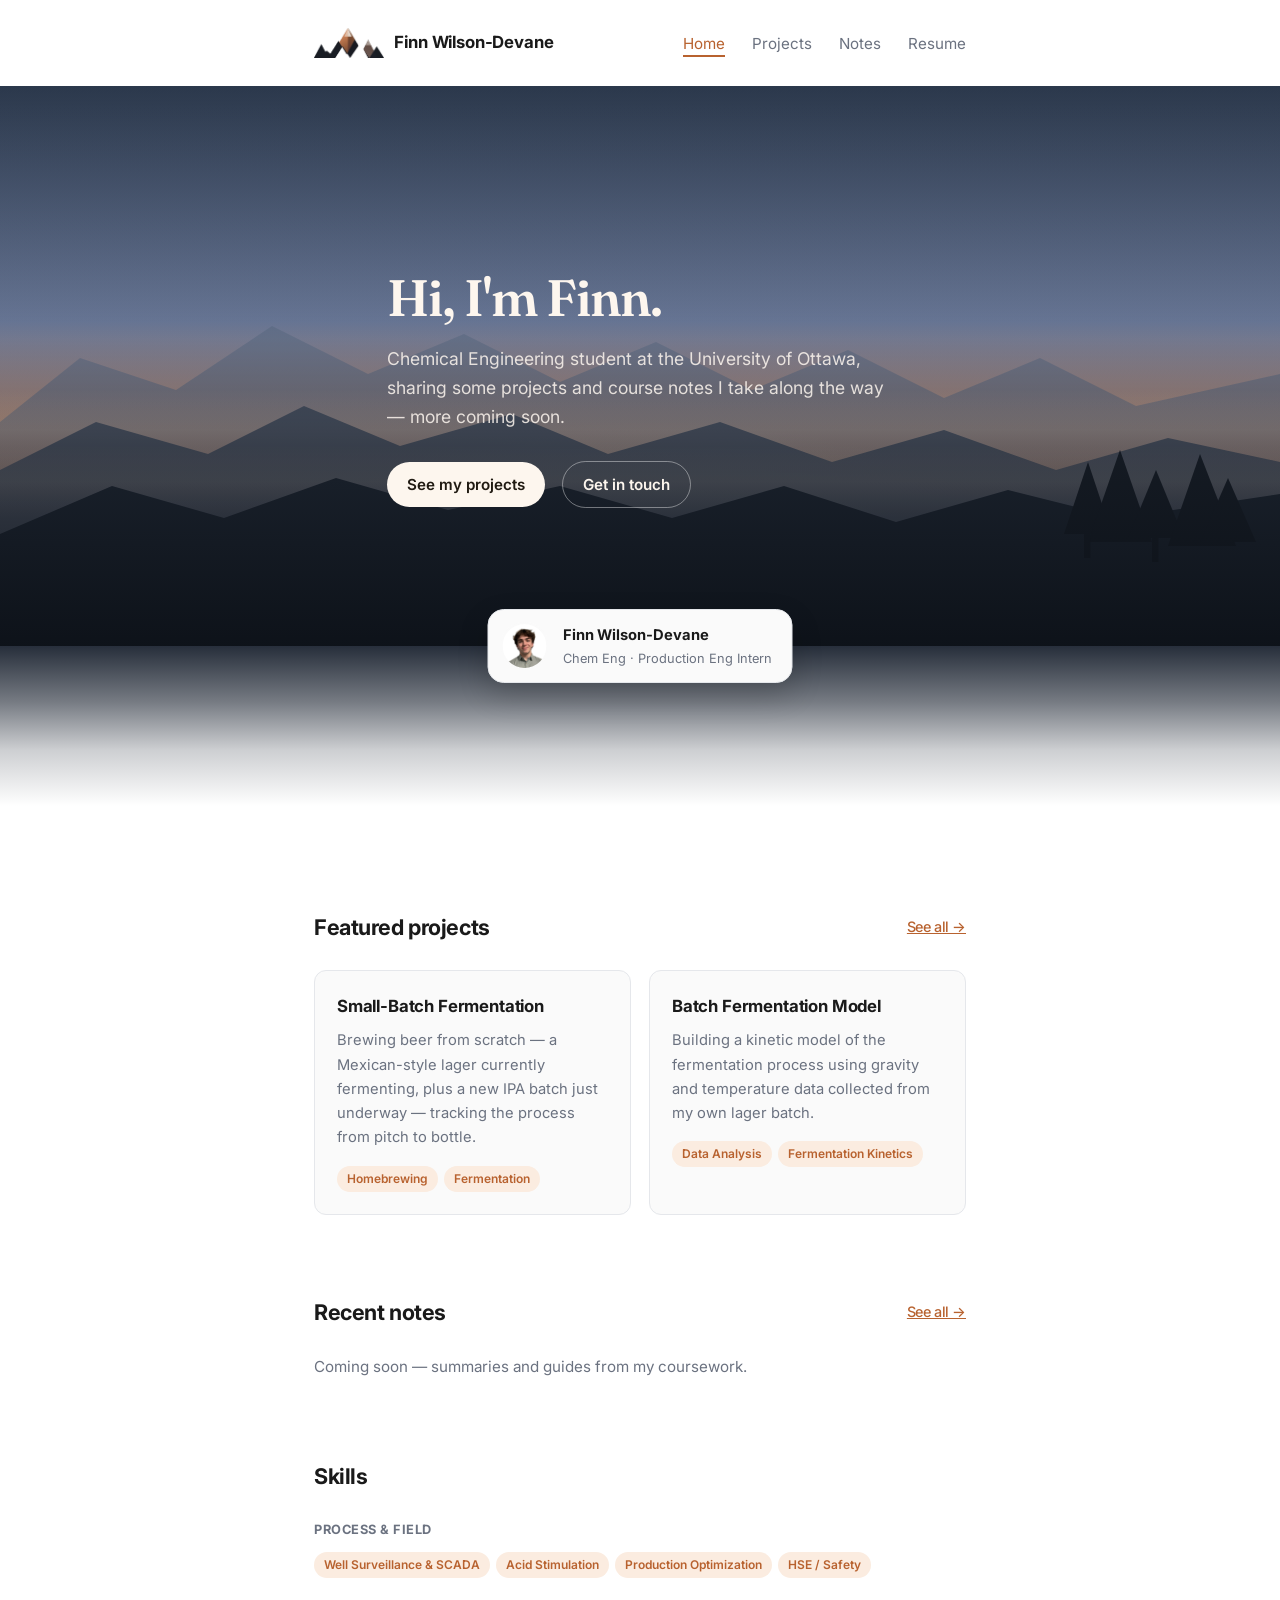
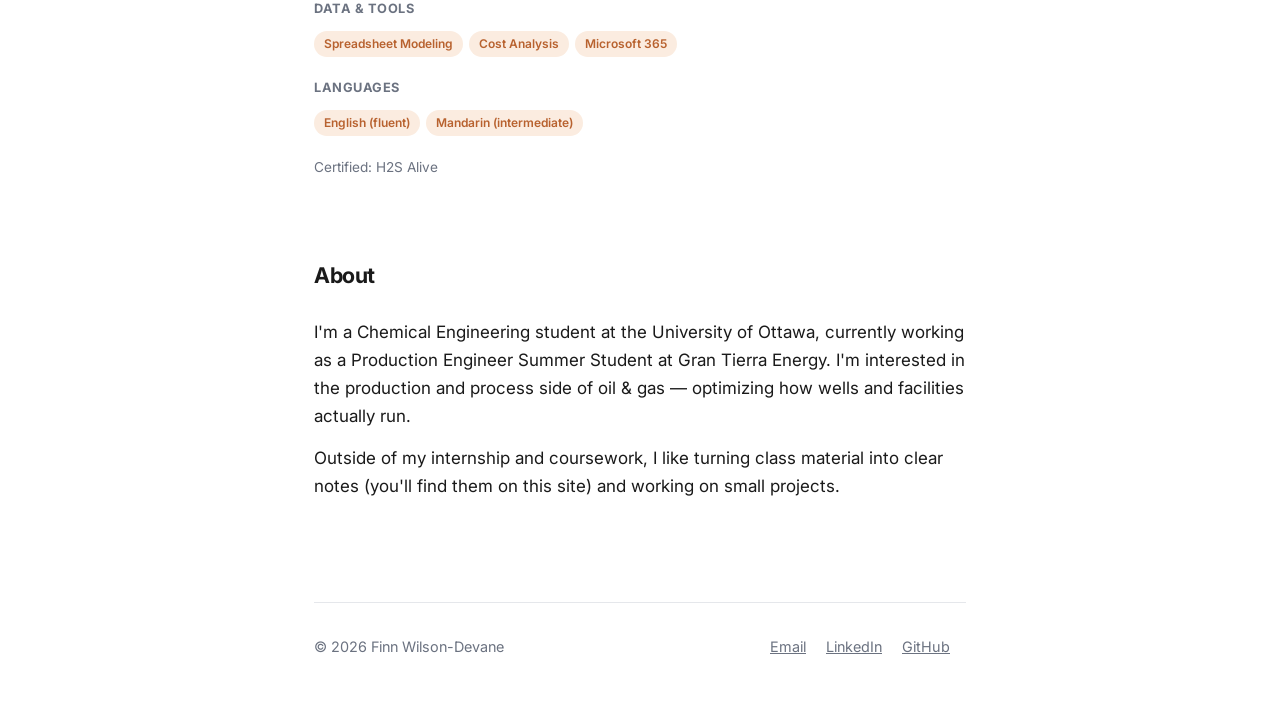
==== commit c3da9ba0: "Clean up Skills pills — separate real skills from certifications/tool trivia - Dropped 'H2S Alive Ce" ====
--- a/index.html
+++ b/index.html
@@ -193,16 +193,17 @@
       <h2 class="section-title">Skills</h2>
       <div class="skills-group">
         <h3>Process &amp; Field</h3>
-        <div class="tags"><span>SCADA / VTScada</span><span>Acid Stimulation</span><span>H2S Alive Certified</span><span>Field HSE</span></div>
+        <div class="tags"><span>Well Surveillance &amp; SCADA</span><span>Acid Stimulation</span><span>Production Optimization</span><span>HSE / Safety</span></div>
       </div>
       <div class="skills-group">
         <h3>Data &amp; Tools</h3>
-        <div class="tags"><span>Excel (Goal Seek)</span><span>Cost Tracking</span><span>Microsoft 365</span></div>
+        <div class="tags"><span>Spreadsheet Modeling</span><span>Cost Analysis</span><span>Microsoft 365</span></div>
       </div>
       <div class="skills-group">
         <h3>Languages</h3>
         <div class="tags"><span>English (fluent)</span><span>Mandarin (intermediate)</span></div>
       </div>
+      <p class="skills-certs">Certified: H2S Alive</p>
     </section>
 
     <!-- ================= ABOUT =================
--- a/css/style.css
+++ b/css/style.css
@@ -427,6 +427,12 @@
   margin-bottom: 8px;
 }
 
+.skills-certs {
+  font-size: 0.85rem;
+  color: var(--text-muted);
+  margin-top: 4px;
+}
+
 /* ---------- Note list ---------- */
 .note-list { list-style: none; }
 
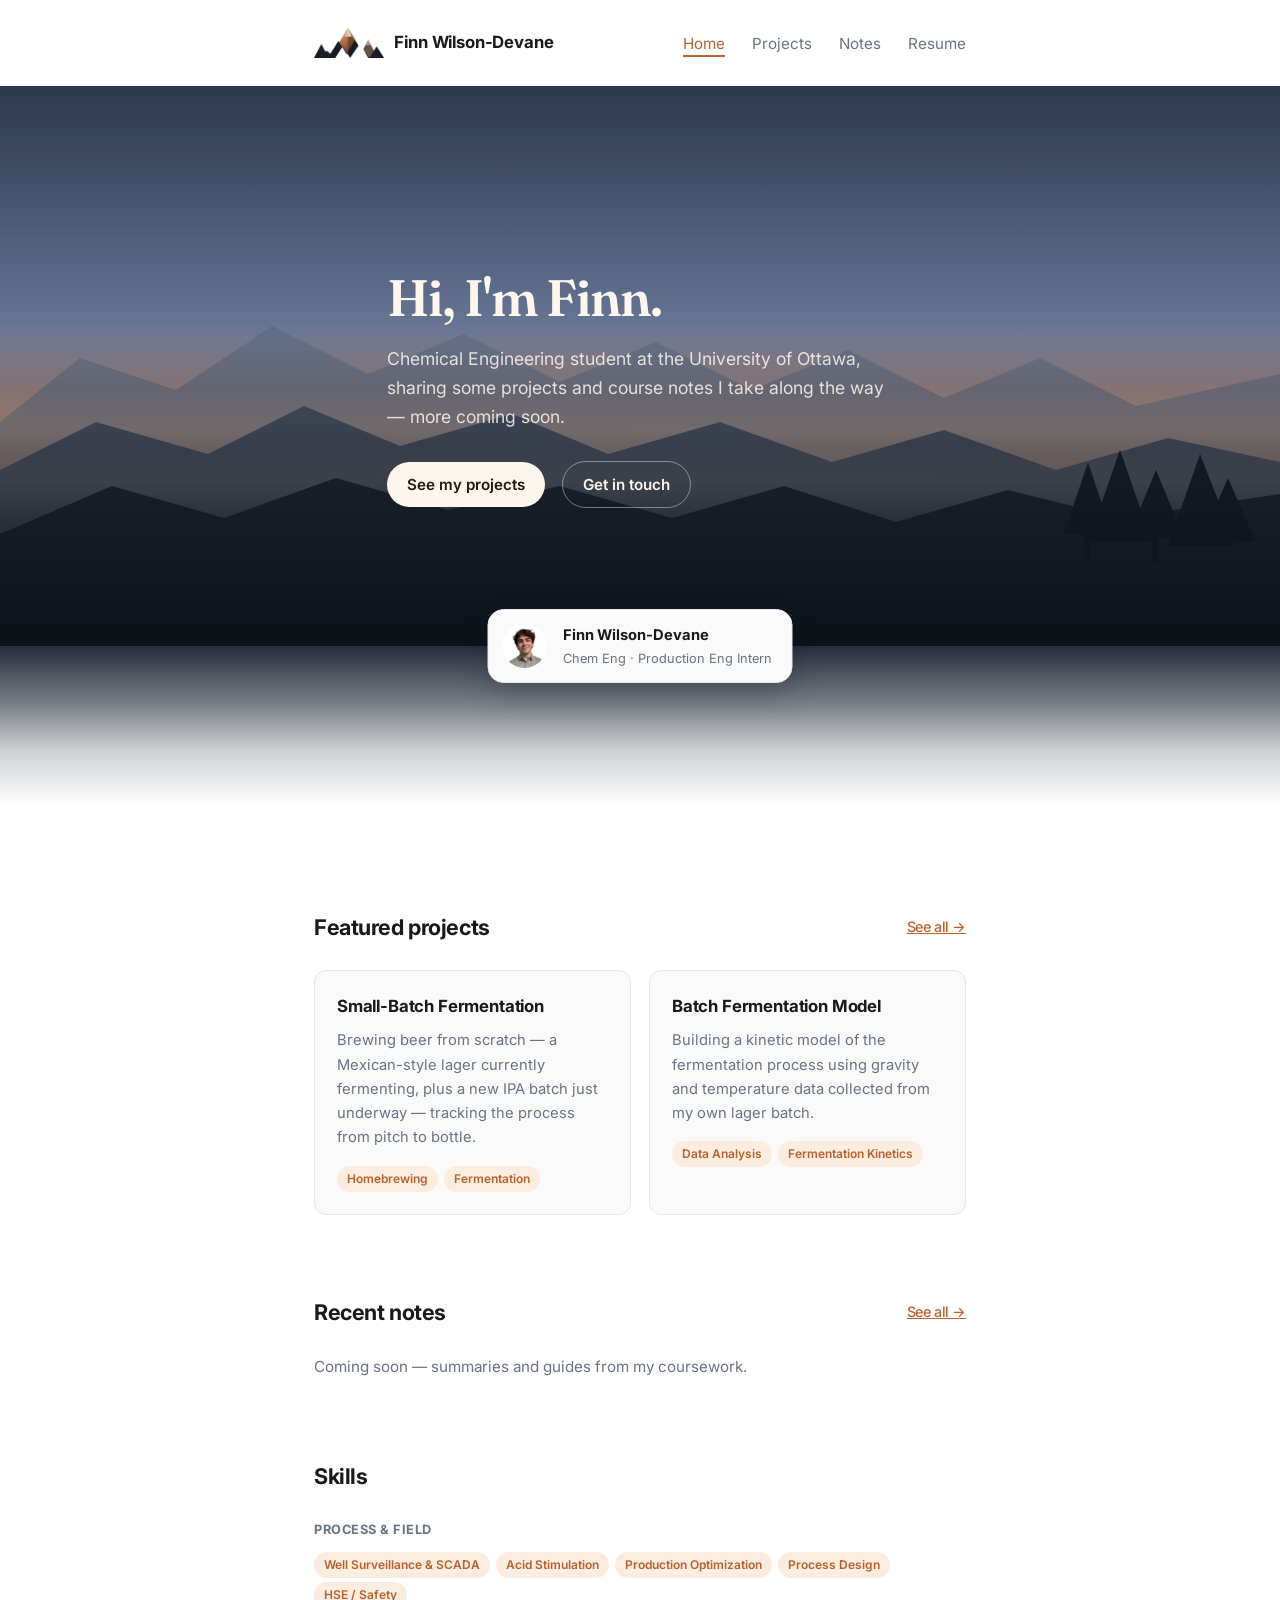
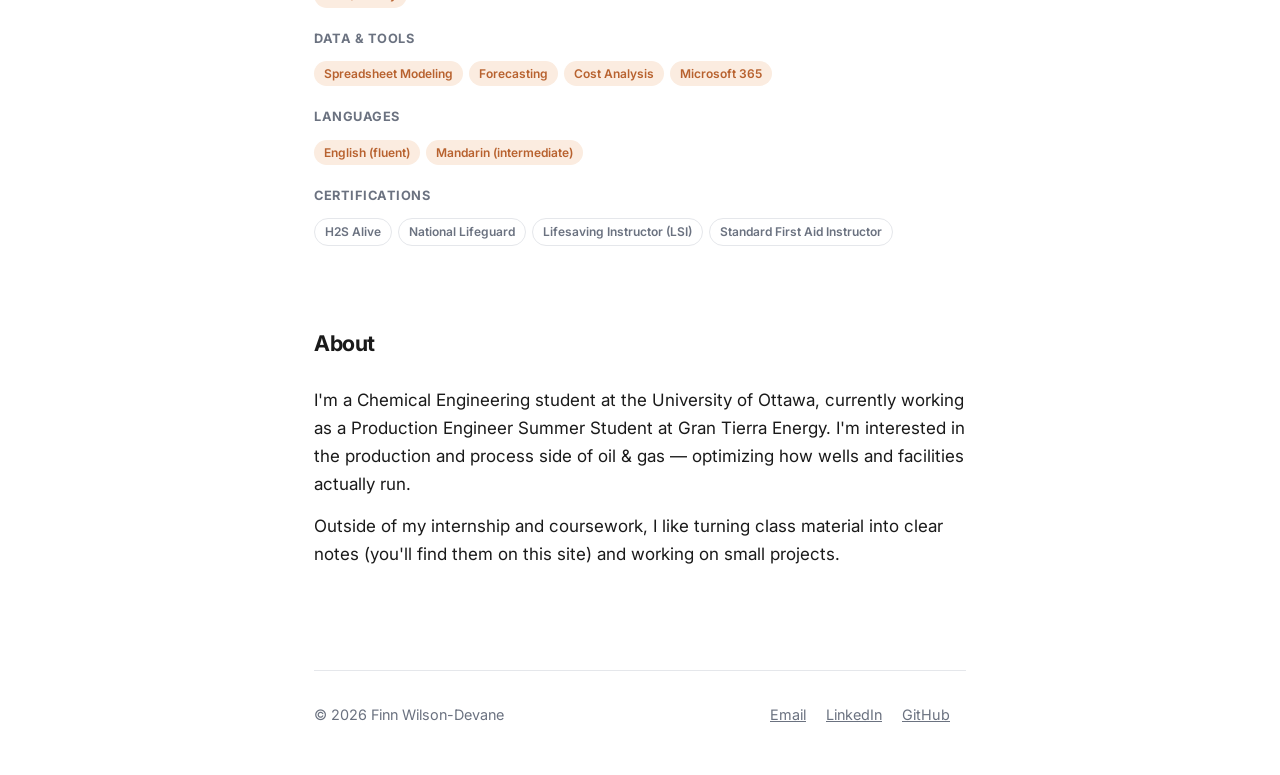
==== commit 2169ff98: "Add Process Design, Forecasting, and a Certifications group - Process Design -> Process & Field; For" ====
--- a/index.html
+++ b/index.html
@@ -193,17 +193,20 @@
       <h2 class="section-title">Skills</h2>
       <div class="skills-group">
         <h3>Process &amp; Field</h3>
-        <div class="tags"><span>Well Surveillance &amp; SCADA</span><span>Acid Stimulation</span><span>Production Optimization</span><span>HSE / Safety</span></div>
+        <div class="tags"><span>Well Surveillance &amp; SCADA</span><span>Acid Stimulation</span><span>Production Optimization</span><span>Process Design</span><span>HSE / Safety</span></div>
       </div>
       <div class="skills-group">
         <h3>Data &amp; Tools</h3>
-        <div class="tags"><span>Spreadsheet Modeling</span><span>Cost Analysis</span><span>Microsoft 365</span></div>
+        <div class="tags"><span>Spreadsheet Modeling</span><span>Forecasting</span><span>Cost Analysis</span><span>Microsoft 365</span></div>
       </div>
       <div class="skills-group">
         <h3>Languages</h3>
         <div class="tags"><span>English (fluent)</span><span>Mandarin (intermediate)</span></div>
       </div>
-      <p class="skills-certs">Certified: H2S Alive</p>
+      <div class="skills-group">
+        <h3>Certifications</h3>
+        <div class="tags tags-muted"><span>H2S Alive</span><span>National Lifeguard</span><span>Lifesaving Instructor (LSI)</span><span>Standard First Aid Instructor</span></div>
+      </div>
     </section>
 
     <!-- ================= ABOUT =================
--- a/css/style.css
+++ b/css/style.css
@@ -414,6 +414,14 @@
   margin-top: 4px;
 }
 
+/* Used for credentials/certifications — visually distinct from the
+   accent-colored skill pills so the two aren't read as the same thing. */
+.tags-muted span {
+  background: transparent;
+  color: var(--text-muted);
+  border: 1px solid var(--border);
+}
+
 /* ---------- Skills ---------- */
 .skills-group { margin-bottom: 20px; }
 .skills-group:last-child { margin-bottom: 0; }
@@ -425,12 +433,6 @@
   letter-spacing: 0.04em;
   color: var(--text-muted);
   margin-bottom: 8px;
-}
-
-.skills-certs {
-  font-size: 0.85rem;
-  color: var(--text-muted);
-  margin-top: 4px;
 }
 
 /* ---------- Note list ---------- */
